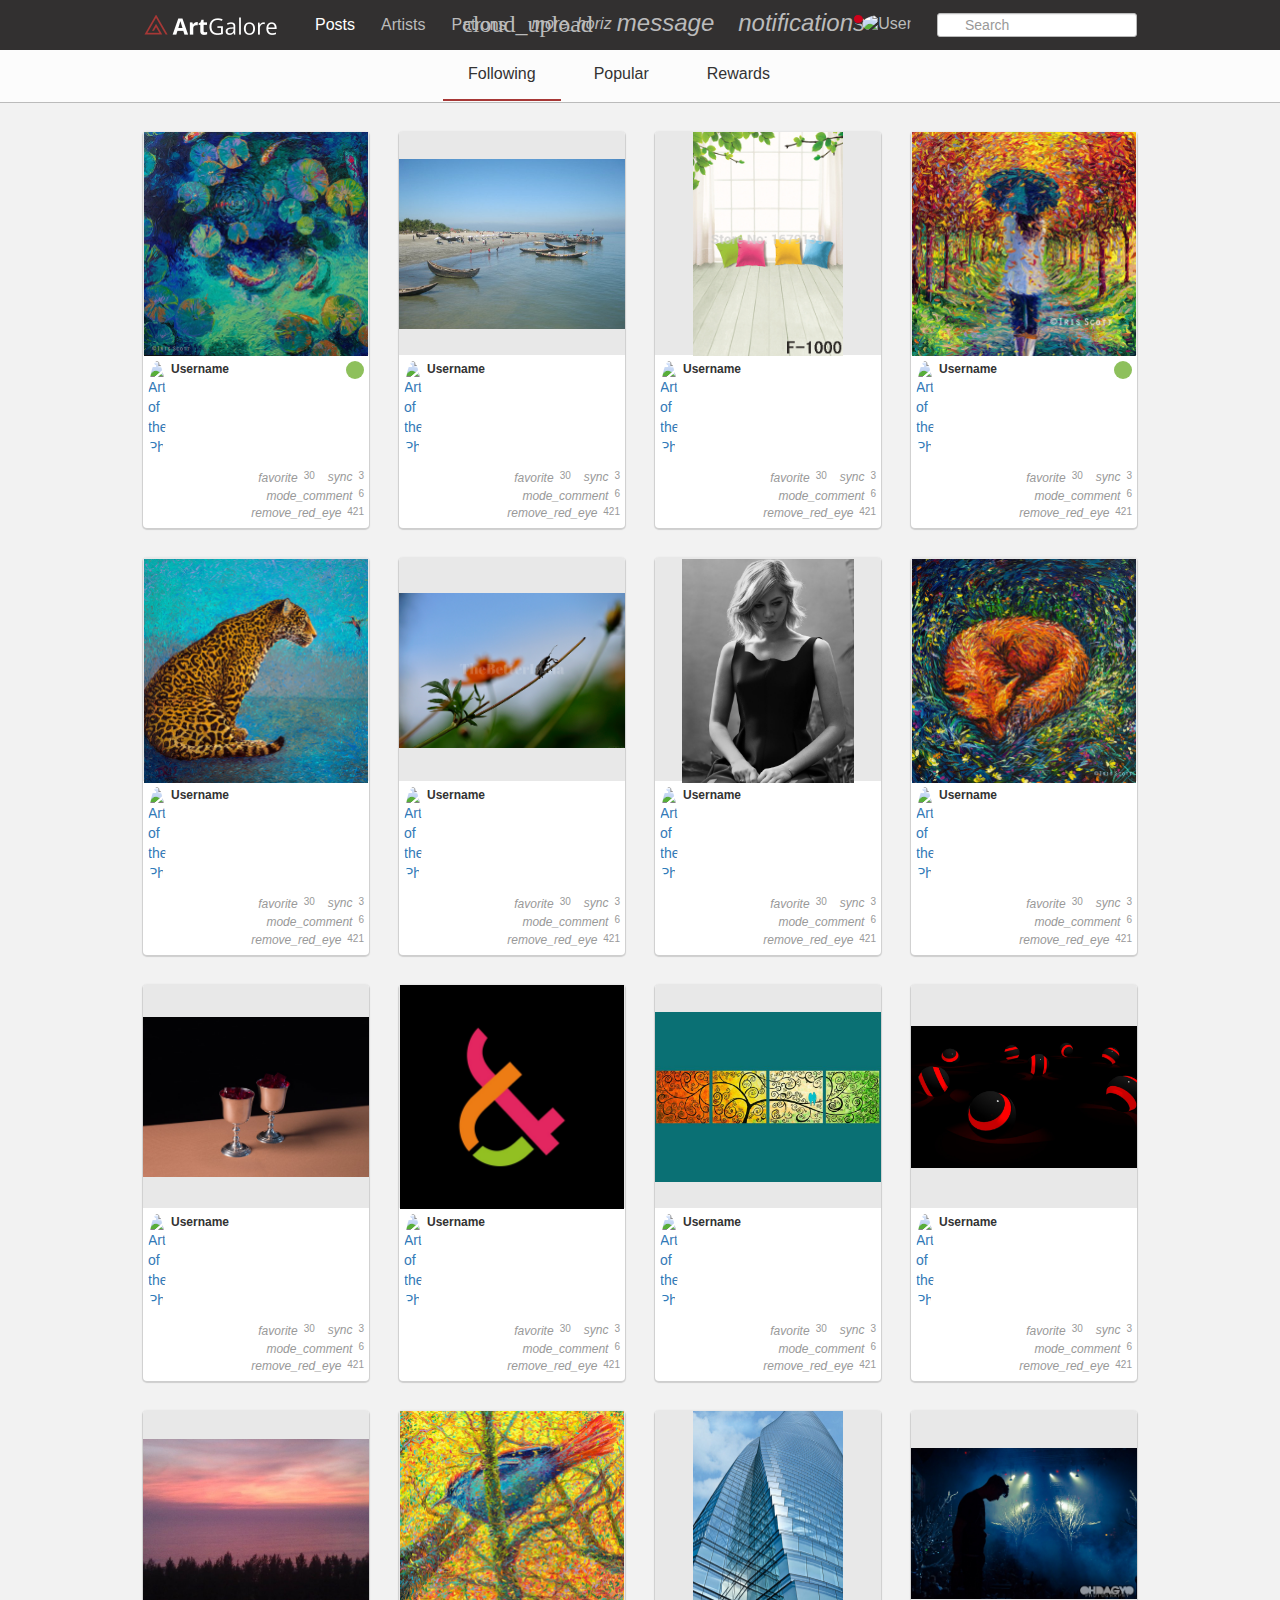
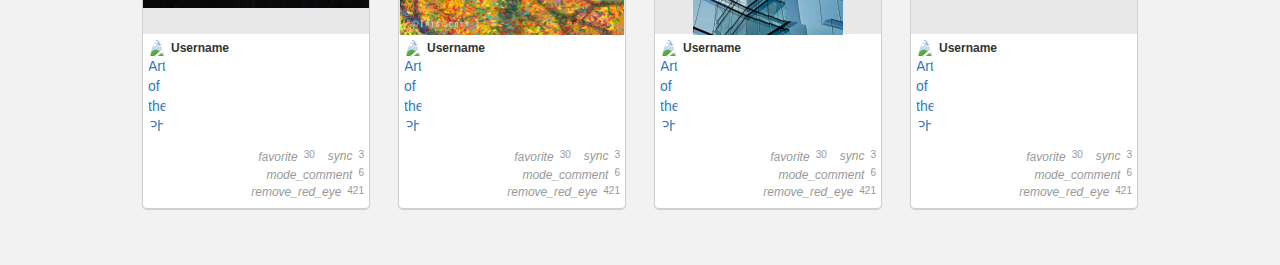
==== index.html @ 6257f97b "Rename art.html to index.html" ====
<!DOCTYPE html>
<html lang="en">
    <head>
        <meta http-equiv="Content-Type" content="text/html; charset=UTF-8">
        <meta http-equiv="X-UA-Compatible" content="IE=edge">
        <meta name="viewport" content="width=device-width, initial-scale=1">

        <title>Art Galore</title>

        <!-- Bootstrap -->
        <link href="./art_files/bootstrap.min.css" rel="stylesheet">
        <!-- Roboto fonts -->
        <link href="./art_files/css" rel="stylesheet">
        <link href="./art_files/icon" rel="stylesheet">
        <!-- Custom Stylesheet -->
        <link href="./art_files/style.css" rel="stylesheet">

  </head>
  <body>
      <nav class="navbar navbar-default navbar-fixed-top">
          <div class="container">
              <div class="navbar-header">
                  <button type="button" class="navbar-toggle collapsed" data-toggle="collapse" data-target="#navbar" aria-expanded="false" aria-controls="navbar">
                      <span class="sr-only">Toggle navigation</span>
                      <span class="icon-bar"></span>
                      <span class="icon-bar"></span>
                      <span class="icon-bar"></span>
                  </button>
                  <a class="navbar-brand" href="#">
                      <img src="./art_files/logo@2x.png" alt="Art Galore Logo">
                  </a>
              </div>

              <ul class="nav navbar-nav navbar-control">
                  <li class="dropdown hidden-xs hidden-sm">
                      <a href="#" class="dropdown-toggle" data-toggle="dropdown" role="button" aria-haspopup="true" aria-expanded="false"><i class="material-icons">cloud_upload</i></a>
                      <ul class="dropdown-menu">
                          <li><a href="#">Image</a></li>
                          <li><a href="#">Youtube URL</a></li>
                      </ul>
                  </li>
                  <li><a href="#"><i class="material-icons">message</i></a></li>
                  <li class="notification-toggle" data-toggle="collapse" data-target="#notification" aria-expanded="false" aria-controls="notification">
                      <a href="#">
                          <i class="material-icons">notifications</i>
                          <span class="unread-notification"></span>
                      </a>
                  </li>
              </ul>

              <div id="navbar" class="collapse navbar-collapse" style="max-height: 582px;">
                  <form class="main-form" role="search">
                      <input type="text" class="form-control search-input" placeholder="Search">
                  </form>
                  <ul class="nav navbar-nav">
                      <li class="active"><a href="#">Posts</a></li>
                      <li><a href="#">Artists</a></li>
                      <li><a href="#">Patrons</a></li>
                      <li class="dropdown">
                          <a href="#" class="dropdown-toggle" data-toggle="dropdown" role="button" aria-haspopup="true" aria-expanded="false"><span class="visible-xs">Other</span><i class="material-icons hidden-xs">more_horiz</i><i class="material-icons visible-xs arrow">keyboard_arrow_down</i></a>
                          <ul class="dropdown-menu">
                              <li><a href="#">About Us</a></li>
                              <li><a href="#">Terms</a></li>
                              <li><a href="#">Privacy</a></li>
                              <li><a href="#">FAQ</a></li>
                              <li><a href="#">Twitter</a></li>
                              <li><a href="#">Facebook</a></li>
                              <li><a href="#">Blog</a></li>
                              <li><a href="#">Contact</a></li>
                          </ul>
                      </li>
                      <li class="user-nav dropdown">
                          <a href="#" class="dropdown-toggle" data-toggle="dropdown" role="button" aria-haspopup="true" aria-expanded="false"><img src="./art_files/shareen@2x.jpg" alt="User"><span class="user-name visible-xs">Shareen Mahmud</span><i class="material-icons visible-xs arrow">keyboard_arrow_down</i></a>
                          <ul class="dropdown-menu">
                              <li><a href="#">My Page</a></li>
                              <li><a href="#">Account Settings</a></li>
                              <li><a href="#">Member Rank</a></li>
                              <li><a href="#">Patron Manager</a></li>
                              <li><a href="#">Logout</a></li>
                          </ul>
                      </li>
                  </ul>
              </div>
              <!--/.nav-collapse -->

              <div id="notification" class="collapse navbar-collapse notification-collapse" style="max-height: 582px;">
                  <ul class="nav navbar-nav">
                      <li>
                          <a href="#">
                              <i class="material-icons icon-share">share</i>
                              <div class="notification-item-info">
                           <span class="notification-item-text">
                               <span>Username</span> shared <span>Title Of Post</span>.
                           </span>
                                  <span class="notification-item-time">5 min</span>
                              </div>
                          </a>
                          <span class="notification-pointer"></span>
                      </li>
                      <li>
                          <a href="#">
                              <i class="material-icons icon-followed"></i>
                              <div class="notification-item-info">
                           <span class="notification-item-text">
                               <span>Username</span> followed you.
                           </span>
                                  <span class="notification-item-time">5 min</span>
                              </div>
                          </a>
                      </li>
                      <li>
                          <a href="#">
                              <span class="material-icons icon-a-g"></span>
                              <div class="notification-item-info">
                           <span class="notification-item-text">
                               You’ve got a new message from Art Galore.
                           </span>
                                  <span class="notification-item-time">5 min</span>
                              </div>
                          </a>
                      </li>
                      <li>
                          <a href="#">
                              <i class="material-icons icon-favorite">favorite</i>
                              <div class="notification-item-info">
                           <span class="notification-item-text">
                               <span>Username</span> liked <span>Title Of Post</span>.
                           </span>
                                  <span class="notification-item-time">5 min</span>
                              </div>
                          </a>
                      </li>
                      <li>
                          <a href="#">
                              <i class="material-icons icon-comment">mode_comment</i>
                              <div class="notification-item-info">
                           <span class="notification-item-text">
                               <span>Username</span> commented <span>Title Of Post</span>. <br>
                               cooooooool!
                           </span>
                                  <span class="notification-item-time">5 min</span>
                              </div>
                          </a>
                      </li>
                      <li>
                          <a href="#">
                              <i class="material-icons icon-message">message</i>
                              <div class="notification-item-info">
                           <span class="notification-item-text">
                               You’ve got a direct message from <span>Username</span>.
                           </span>
                                  <span class="notification-item-time">5 min</span>
                              </div>
                          </a>
                      </li>
                      <li>
                          <a href="#">
                              <div class="notification-link-all text-center">
                                  See all incoming activity
                              </div>
                          </a>
                      </li>
                  </ul>
              </div>
              <!--/.notification-collapse -->
          </div>
      </nav>
      <!-- nav END -->

      <div class="photo-control-content">
          <div class="container">
              <div class="photograph-view-control clearfix">
                  <div class="filter-control pull-left">
                      <div class="visible-xs pull-left">
                          <div class="btn-group btn-select pull-left">
                              <button type="button" class="btn btn-default dropdown-toggle" data-toggle="dropdown" aria-haspopup="true" aria-expanded="false">
                                  <span class="selected-text">Posts</span><span class="caret"></span>
                              </button>
                              <ul class="dropdown-menu">
                                  <li><a href="#" class="active">Posts</a></li>
                                  <li><a href="#">Artists</a></li>
                                  <li><a href="#">Patrons</a></li>
                              </ul>
                          </div>

                          <div class="btn-group btn-select pull-left">
                              <button type="button" class="btn btn-default dropdown-toggle" data-toggle="dropdown" aria-haspopup="true" aria-expanded="false">
                                  <span class="selected-text">Following</span><span class="caret"></span>
                              </button>
                              <ul class="dropdown-menu">
                                  <li><a href="#" class="active">Following</a></li>
                                  <li><a href="#">Popular</a></li>
                                  <li><a href="#">Rewards</a></li>
                              </ul>
                          </div>
                      </div>
                      <div class="hidden-xs text-center">
                          <ul class="filter-navigation clearfix">
                              <li><a href="#" class="active">Following</a></li>
                              <li><a href="#">Popular</a></li>
                              <li><a href="#">Rewards</a></li>
                          </ul>
                      </div>
                  </div>
              <!--/.photograph-view-control -->
          </div>
      </div>
      </div>
      <!-- /.photo-control-content -->
      <div class="photograph-lists">
          <div class="container">
              <div class="row">
                  <div class="col-xs-6 col-sm-3 photograph-list-item">
                      <div class="photograph-tile">
                          <a href="#" class="photograph-link" style="height: 224px; line-height: 224px;">
                              <img src="./art_files/1.jpg" alt="image">
                              <div class="overlay">
                                  <div class="overlay-inner">
                                      <p class="title">Title goes here. (optional)</p>
                                      <div class="description">
                                          <p>Lorem ipsum dolor sit amet, consectetur adipiscing elit? Sed do eiusmod tempor incididunt ut labore et dolore magna aliqua. Lorem ipsum dolor sit amet, consectetur adipiscing elit, sed do eiusmod tempor incididunt ut labore et dolore magna aliqua</p>
                                      </div>
                                  </div>
                              </div>
                          </a>
                          <a href="#" class="photograph-artist-link">
                              <div class="photograph-artist clearfix">
                                  <img src="./art_files/notification-sayyedul@2x.jpg" alt="Artist of the Photograph" class="pull-left">
                                  <p class="pull-left">Username</p>
                                  <span class="icon-action-photo icon-repost pull-right" data-toggle="tooltip" data-placement="top" title="" data-html="true" data-original-title="&lt;img src=&#39;images/sayyedul@2x.jpg&#39; alt=&#39;Person who Retweet&#39; /&gt;&lt;div class=&#39;retweet-person&#39;&gt;&lt;p&gt;Asami Yamamoto&lt;/p&gt;&lt;p&gt;reposted this.&lt;/p&gt;&lt;/div&gt;">
                                </span>
                              </div>
                          </a>
                          <ul class="photograph-response clearfix">
                              <li><i class="material-icons icon-retweet">sync</i>3</li>
                              <li><i class="material-icons icon-favorite">favorite</i>30</li>
                              <li><i class="material-icons icon-comment">mode_comment</i>6</li>
                              <li><i class="material-icons icon-view">remove_red_eye</i>421</li>
                          </ul>
                      </div>
                  </div>
                  <!-- /.photograph-list-item -->

                  <div class="col-xs-6 col-sm-3 photograph-list-item">
                      <div class="photograph-tile">
                          <a href="#" class="photograph-link" style="height: 224px; line-height: 224px;">
                              <img src="./art_files/2.jpg" alt="image">
                              <div class="overlay">
                                  <div class="overlay-inner">
                                      <p class="title">Title goes here. (optional)</p>
                                      <div class="description">
                                          <p>Lorem ipsum dolor sit amet, consectetur adipiscing elit? Sed do eiusmod tempor incididunt ut labore et dolore magna aliqua. Lorem ipsum dolor sit amet, consectetur adipiscing elit, sed do eiusmod tempor incididunt ut labore et dolore magna aliqua</p>
                                      </div>
                                  </div>
                              </div>
                          </a>
                          <a href="#" class="photograph-artist-link">
                              <div class="photograph-artist clearfix">
                                  <img src="./art_files/notification-sayyedul@2x.jpg" alt="Artist of the Photograph" class="pull-left">
                                  <p class="pull-left">Username</p>
                              </div>
                          </a>
                          <ul class="photograph-response clearfix">
                              <li><i class="material-icons icon-retweet">sync</i>3</li>
                              <li><i class="material-icons icon-favorite">favorite</i>30</li>
                              <li><i class="material-icons icon-comment">mode_comment</i>6</li>
                              <li><i class="material-icons icon-view">remove_red_eye</i>421</li>
                          </ul>
                      </div>
                  </div>
                  <!-- /.photograph-list-item -->

                  <div class="col-xs-6 col-sm-3 photograph-list-item">
                      <div class="photograph-tile">
                          <a href="#" class="photograph-link" style="height: 224px; line-height: 224px;">
                              <img src="./art_files/3.jpg" alt="image">
                              <div class="overlay">
                                  <div class="overlay-inner">
                                      <p class="title">Title goes here. (optional)</p>
                                      <div class="description">
                                          <p>Lorem ipsum dolor sit amet, consectetur adipiscing elit? Sed do eiusmod tempor incididunt ut labore et dolore magna aliqua. Lorem ipsum dolor sit amet, consectetur adipiscing elit, sed do eiusmod tempor incididunt ut labore et dolore magna aliqua</p>
                                      </div>
                                  </div>
                              </div>
                          </a>
                          <a href="#" class="photograph-artist-link">
                              <div class="photograph-artist clearfix">
                                  <img src="./art_files/notification-sayyedul@2x.jpg" alt="Artist of the Photograph" class="pull-left">
                                  <p class="pull-left">Username</p>
                              </div>
                          </a>
                          <ul class="photograph-response clearfix">
                              <li><i class="material-icons icon-retweet">sync</i>3</li>
                              <li><i class="material-icons icon-favorite">favorite</i>30</li>
                              <li><i class="material-icons icon-comment">mode_comment</i>6</li>
                              <li><i class="material-icons icon-view">remove_red_eye</i>421</li>
                          </ul>
                      </div>
                  </div>
                  <!-- /.photograph-list-item -->

                  <div class="col-xs-6 col-sm-3 photograph-list-item">
                      <div class="photograph-tile">
                          <a href="#" class="photograph-link" style="height: 224px; line-height: 224px;">
                              <img src="./art_files/4.jpg" alt="image">
                              <div class="overlay">
                                  <div class="overlay-inner">
                                      <p class="title">Title goes here. (optional)</p>
                                      <div class="description">
                                          <p>Lorem ipsum dolor sit amet, consectetur adipiscing elit? Sed do eiusmod tempor incididunt ut labore et dolore magna aliqua. Lorem ipsum dolor sit amet, consectetur adipiscing elit, sed do eiusmod tempor incididunt ut labore et dolore magna aliqua</p>
                                      </div>
                                  </div>
                              </div>
                          </a>
                          <a href="#" class="photograph-artist-link">
                              <div class="photograph-artist clearfix">
                                  <img src="./art_files/notification-sayyedul@2x.jpg" alt="Artist of the Photograph" class="pull-left">
                                  <p class="pull-left">Username</p>
                                  <span class="icon-action-photo icon-repost pull-right" data-toggle="tooltip" data-placement="top" title="" data-html="true" data-original-title="&lt;img src=&#39;images/sayyedul@2x.jpg&#39; alt=&#39;Person who Retweet&#39; /&gt;&lt;div class=&#39;retweet-person&#39;&gt;&lt;p&gt;Asami Yamamoto&lt;/p&gt;&lt;p&gt;reposted this.&lt;/p&gt;&lt;/div&gt;">
                                </span>
                              </div>
                          </a>
                          <ul class="photograph-response clearfix">
                              <li><i class="material-icons icon-retweet">sync</i>3</li>
                              <li><i class="material-icons icon-favorite">favorite</i>30</li>
                              <li><i class="material-icons icon-comment">mode_comment</i>6</li>
                              <li><i class="material-icons icon-view">remove_red_eye</i>421</li>
                          </ul>
                      </div>
                  </div>
                  <!-- /.photograph-list-item -->

                  <div class="col-xs-6 col-sm-3 photograph-list-item">
                      <div class="photograph-tile">
                          <a href="#" class="photograph-link" style="height: 224px; line-height: 224px;">
                              <img src="./art_files/5.jpg" alt="image">
                              <div class="overlay">
                                  <div class="overlay-inner">
                                      <p class="title">Title goes here. (optional)</p>
                                      <div class="description">
                                          <p>Lorem ipsum dolor sit amet, consectetur adipiscing elit? Sed do eiusmod tempor incididunt ut labore et dolore magna aliqua. Lorem ipsum dolor sit amet, consectetur adipiscing elit, sed do eiusmod tempor incididunt ut labore et dolore magna aliqua</p>
                                      </div>
                                  </div>
                              </div>
                          </a>
                          <a href="#" class="photograph-artist-link">
                              <div class="photograph-artist clearfix">
                                  <img src="./art_files/notification-sayyedul@2x.jpg" alt="Artist of the Photograph" class="pull-left">
                                  <p class="pull-left">Username</p>
                              </div>
                          </a>
                          <ul class="photograph-response clearfix">
                              <li><i class="material-icons icon-retweet">sync</i>3</li>
                              <li><i class="material-icons icon-favorite">favorite</i>30</li>
                              <li><i class="material-icons icon-comment">mode_comment</i>6</li>
                              <li><i class="material-icons icon-view">remove_red_eye</i>421</li>
                          </ul>
                      </div>
                  </div>
                  <!-- /.photograph-list-item -->

                  <div class="col-xs-6 col-sm-3 photograph-list-item">
                      <div class="photograph-tile">
                          <a href="#" class="photograph-link" style="height: 224px; line-height: 224px;">
                              <img src="./art_files/6.png" alt="image">
                              <div class="overlay">
                                  <div class="overlay-inner">
                                      <p class="title">Title goes here. (optional)</p>
                                      <div class="description">
                                          <p>Lorem ipsum dolor sit amet, consectetur adipiscing elit? Sed do eiusmod tempor incididunt ut labore et dolore magna aliqua. Lorem ipsum dolor sit amet, consectetur adipiscing elit, sed do eiusmod tempor incididunt ut labore et dolore magna aliqua</p>
                                      </div>
                                  </div>
                              </div>
                          </a>
                          <a href="#" class="photograph-artist-link">
                              <div class="photograph-artist clearfix">
                                  <img src="./art_files/notification-sayyedul@2x.jpg" alt="Artist of the Photograph" class="pull-left">
                                  <p class="pull-left">Username</p>
                              </div>
                          </a>
                          <ul class="photograph-response clearfix">
                              <li><i class="material-icons icon-retweet">sync</i>3</li>
                              <li><i class="material-icons icon-favorite">favorite</i>30</li>
                              <li><i class="material-icons icon-comment">mode_comment</i>6</li>
                              <li><i class="material-icons icon-view">remove_red_eye</i>421</li>
                          </ul>
                      </div>
                  </div>
                  <!-- /.photograph-list-item -->

                  <div class="col-xs-6 col-sm-3 photograph-list-item">
                      <div class="photograph-tile">
                          <a href="#" class="photograph-link" style="height: 224px; line-height: 224px;">
                              <img src="./art_files/7.jpg" alt="image">
                              <div class="overlay">
                                  <div class="overlay-inner">
                                      <p class="title">Title goes here. (optional)</p>
                                      <div class="description">
                                          <p>Lorem ipsum dolor sit amet, consectetur adipiscing elit? Sed do eiusmod tempor incididunt ut labore et dolore magna aliqua. Lorem ipsum dolor sit amet, consectetur adipiscing elit, sed do eiusmod tempor incididunt ut labore et dolore magna aliqua</p>
                                      </div>
                                  </div>
                              </div>
                          </a>
                          <a href="#" class="photograph-artist-link">
                              <div class="photograph-artist clearfix">
                                  <img src="./art_files/notification-sayyedul@2x.jpg" alt="Artist of the Photograph" class="pull-left">
                                  <p class="pull-left">Username</p>
                              </div>
                          </a>
                          <ul class="photograph-response clearfix">
                              <li><i class="material-icons icon-retweet">sync</i>3</li>
                              <li><i class="material-icons icon-favorite">favorite</i>30</li>
                              <li><i class="material-icons icon-comment">mode_comment</i>6</li>
                              <li><i class="material-icons icon-view">remove_red_eye</i>421</li>
                          </ul>
                      </div>
                  </div>
                  <!-- /.photograph-list-item -->

                  <div class="col-xs-6 col-sm-3 photograph-list-item">
                      <div class="photograph-tile">
                          <a href="#" class="photograph-link" style="height: 224px; line-height: 224px;">
                              <img src="./art_files/8.jpg" alt="image">
                              <div class="overlay">
                                  <div class="overlay-inner">
                                      <p class="title">Title goes here. (optional)</p>
                                      <div class="description">
                                          <p>Lorem ipsum dolor sit amet, consectetur adipiscing elit? Sed do eiusmod tempor incididunt ut labore et dolore magna aliqua. Lorem ipsum dolor sit amet, consectetur adipiscing elit, sed do eiusmod tempor incididunt ut labore et dolore magna aliqua</p>
                                      </div>
                                  </div>
                              </div>
                          </a>
                          <a href="#" class="photograph-artist-link">
                              <div class="photograph-artist clearfix">
                                  <img src="./art_files/notification-sayyedul@2x.jpg" alt="Artist of the Photograph" class="pull-left">
                                  <p class="pull-left">Username</p>
                              </div>
                          </a>
                          <ul class="photograph-response clearfix">
                              <li><i class="material-icons icon-retweet">sync</i>3</li>
                              <li><i class="material-icons icon-favorite">favorite</i>30</li>
                              <li><i class="material-icons icon-comment">mode_comment</i>6</li>
                              <li><i class="material-icons icon-view">remove_red_eye</i>421</li>
                          </ul>
                      </div>
                  </div>
                  <!-- /.photograph-list-item -->

                  <div class="col-xs-6 col-sm-3 photograph-list-item">
                      <div class="photograph-tile">
                          <a href="#" class="photograph-link" style="height: 224px; line-height: 224px;">
                              <img src="./art_files/9.jpg" alt="image">
                              <div class="overlay">
                                  <div class="overlay-inner">
                                      <p class="title">Title goes here. (optional)</p>
                                      <div class="description">
                                          <p>Lorem ipsum dolor sit amet, consectetur adipiscing elit? Sed do eiusmod tempor incididunt ut labore et dolore magna aliqua. Lorem ipsum dolor sit amet, consectetur adipiscing elit, sed do eiusmod tempor incididunt ut labore et dolore magna aliqua</p>
                                      </div>
                                  </div>
                              </div>
                          </a>
                          <a href="#" class="photograph-artist-link">
                              <div class="photograph-artist clearfix">
                                  <img src="./art_files/notification-sayyedul@2x.jpg" alt="Artist of the Photograph" class="pull-left">
                                  <p class="pull-left">Username</p>
                              </div>
                          </a>
                          <ul class="photograph-response clearfix">
                              <li><i class="material-icons icon-retweet">sync</i>3</li>
                              <li><i class="material-icons icon-favorite">favorite</i>30</li>
                              <li><i class="material-icons icon-comment">mode_comment</i>6</li>
                              <li><i class="material-icons icon-view">remove_red_eye</i>421</li>
                          </ul>
                      </div>
                  </div>
                  <!-- /.photograph-list-item -->

                  <div class="col-xs-6 col-sm-3 photograph-list-item">
                      <div class="photograph-tile">
                          <a href="#" class="photograph-link" style="height: 224px; line-height: 224px;">
                              <img src="./art_files/10.jpg" alt="image">
                              <div class="overlay">
                                  <div class="overlay-inner">
                                      <p class="title">Title goes here. (optional)</p>
                                      <div class="description">
                                          <p>Lorem ipsum dolor sit amet, consectetur adipiscing elit? Sed do eiusmod tempor incididunt ut labore et dolore magna aliqua. Lorem ipsum dolor sit amet, consectetur adipiscing elit, sed do eiusmod tempor incididunt ut labore et dolore magna aliqua</p>
                                      </div>
                                  </div>
                              </div>
                          </a>
                          <a href="#" class="photograph-artist-link">
                              <div class="photograph-artist clearfix">
                                  <img src="./art_files/notification-sayyedul@2x.jpg" alt="Artist of the Photograph" class="pull-left">
                                  <p class="pull-left">Username</p>
                              </div>
                          </a>
                          <ul class="photograph-response clearfix">
                              <li><i class="material-icons icon-retweet">sync</i>3</li>
                              <li><i class="material-icons icon-favorite">favorite</i>30</li>
                              <li><i class="material-icons icon-comment">mode_comment</i>6</li>
                              <li><i class="material-icons icon-view">remove_red_eye</i>421</li>
                          </ul>
                      </div>
                  </div>
                  <!-- /.photograph-list-item -->

                  <div class="col-xs-6 col-sm-3 photograph-list-item">
                      <div class="photograph-tile">
                          <a href="#" class="photograph-link" style="height: 224px; line-height: 224px;">
                              <img src="./art_files/11.jpg" alt="image">
                              <div class="overlay">
                                  <div class="overlay-inner">
                                      <p class="title">Title goes here. (optional)</p>
                                      <div class="description">
                                          <p>Lorem ipsum dolor sit amet, consectetur adipiscing elit? Sed do eiusmod tempor incididunt ut labore et dolore magna aliqua. Lorem ipsum dolor sit amet, consectetur adipiscing elit, sed do eiusmod tempor incididunt ut labore et dolore magna aliqua</p>
                                      </div>
                                  </div>
                              </div>
                          </a>
                          <a href="https://www.artist-guild.com/static_content/artist-home.html" class="photograph-artist-link">
                              <div class="photograph-artist clearfix">
                                  <img src="./art_files/notification-sayyedul@2x.jpg" alt="Artist of the Photograph" class="pull-left">
                                  <p class="pull-left">Username</p>
                              </div>
                          </a>
                          <ul class="photograph-response clearfix">
                              <li><i class="material-icons icon-retweet">sync</i>3</li>
                              <li><i class="material-icons icon-favorite">favorite</i>30</li>
                              <li><i class="material-icons icon-comment">mode_comment</i>6</li>
                              <li><i class="material-icons icon-view">remove_red_eye</i>421</li>
                          </ul>
                      </div>
                  </div>
                  <!-- /.photograph-list-item -->

                  <div class="col-xs-6 col-sm-3 photograph-list-item">
                      <div class="photograph-tile">
                          <a href="#" class="photograph-link" style="height: 224px; line-height: 224px;">
                              <img src="./art_files/12.jpg" alt="image">
                              <div class="overlay">
                                  <div class="overlay-inner">
                                      <p class="title">Title goes here. (optional)</p>
                                      <div class="description">
                                          <p>Lorem ipsum dolor sit amet, consectetur adipiscing elit? Sed do eiusmod tempor incididunt ut labore et dolore magna aliqua. Lorem ipsum dolor sit amet, consectetur adipiscing elit, sed do eiusmod tempor incididunt ut labore et dolore magna aliqua</p>
                                      </div>
                                  </div>
                              </div>
                          </a>
                          <a href="https://www.artist-guild.com/static_content/artist-home.html" class="photograph-artist-link">
                              <div class="photograph-artist clearfix">
                                  <img src="./art_files/notification-sayyedul@2x.jpg" alt="Artist of the Photograph" class="pull-left">
                                  <p class="pull-left">Username</p>
                              </div>
                          </a>
                          <ul class="photograph-response clearfix">
                              <li><i class="material-icons icon-retweet">sync</i>3</li>
                              <li><i class="material-icons icon-favorite">favorite</i>30</li>
                              <li><i class="material-icons icon-comment">mode_comment</i>6</li>
                              <li><i class="material-icons icon-view">remove_red_eye</i>421</li>
                          </ul>
                      </div>
                  </div>
                  <!-- /.photograph-list-item -->

                  <div class="col-xs-6 col-sm-3 photograph-list-item">
                      <div class="photograph-tile">
                          <a href="#" class="photograph-link" style="height: 224px; line-height: 224px;">
                              <img src="./art_files/13.jpg" alt="image">
                              <div class="overlay">
                                  <div class="overlay-inner">
                                      <p class="title">Title goes here. (optional)</p>
                                      <div class="description">
                                          <p>Lorem ipsum dolor sit amet, consectetur adipiscing elit? Sed do eiusmod tempor incididunt ut labore et dolore magna aliqua. Lorem ipsum dolor sit amet, consectetur adipiscing elit, sed do eiusmod tempor incididunt ut labore et dolore magna aliqua</p>
                                      </div>
                                  </div>
                              </div>
                          </a>
                          <a href="https://www.artist-guild.com/static_content/artist-home.html" class="photograph-artist-link">
                              <div class="photograph-artist clearfix">
                                  <img src="./art_files/notification-sayyedul@2x.jpg" alt="Artist of the Photograph" class="pull-left">
                                  <p class="pull-left">Username</p>
                              </div>
                          </a>
                          <ul class="photograph-response clearfix">
                              <li><i class="material-icons icon-retweet">sync</i>3</li>
                              <li><i class="material-icons icon-favorite">favorite</i>30</li>
                              <li><i class="material-icons icon-comment">mode_comment</i>6</li>
                              <li><i class="material-icons icon-view">remove_red_eye</i>421</li>
                          </ul>
                      </div>
                  </div>
                  <!-- /.photograph-list-item -->

                  <div class="col-xs-6 col-sm-3 photograph-list-item">
                      <div class="photograph-tile">
                          <a href="#" class="photograph-link" style="height: 224px; line-height: 224px;">
                              <img src="./art_files/14.jpg" alt="image">
                              <div class="overlay">
                                  <div class="overlay-inner">
                                      <p class="title">Title goes here. (optional)</p>
                                      <div class="description">
                                          <p>Lorem ipsum dolor sit amet, consectetur adipiscing elit? Sed do eiusmod tempor incididunt ut labore et dolore magna aliqua. Lorem ipsum dolor sit amet, consectetur adipiscing elit, sed do eiusmod tempor incididunt ut labore et dolore magna aliqua</p>
                                      </div>
                                  </div>
                              </div>
                          </a>
                          <a href="https://www.artist-guild.com/static_content/artist-home.html" class="photograph-artist-link">
                              <div class="photograph-artist clearfix">
                                  <img src="./art_files/notification-sayyedul@2x.jpg" alt="Artist of the Photograph" class="pull-left">
                                  <p class="pull-left">Username</p>
                              </div>
                          </a>
                          <ul class="photograph-response clearfix">
                              <li><i class="material-icons icon-retweet">sync</i>3</li>
                              <li><i class="material-icons icon-favorite">favorite</i>30</li>
                              <li><i class="material-icons icon-comment">mode_comment</i>6</li>
                              <li><i class="material-icons icon-view">remove_red_eye</i>421</li>
                          </ul>
                      </div>
                  </div>
                  <!-- /.photograph-list-item -->

                  <div class="col-xs-6 col-sm-3 photograph-list-item">
                      <div class="photograph-tile">
                          <a href="#" class="photograph-link" style="height: 224px; line-height: 224px;">
                              <img src="./art_files/15.jpg" alt="image">
                              <div class="overlay">
                                  <div class="overlay-inner">
                                      <p class="title">Title goes here. (optional)</p>
                                      <div class="description">
                                          <p>Lorem ipsum dolor sit amet, consectetur adipiscing elit? Sed do eiusmod tempor incididunt ut labore et dolore magna aliqua. Lorem ipsum dolor sit amet, consectetur adipiscing elit, sed do eiusmod tempor incididunt ut labore et dolore magna aliqua</p>
                                      </div>
                                  </div>
                              </div>
                          </a>
                          <a href="https://www.artist-guild.com/static_content/artist-home.html" class="photograph-artist-link">
                              <div class="photograph-artist clearfix">
                                  <img src="./art_files/notification-sayyedul@2x.jpg" alt="Artist of the Photograph" class="pull-left">
                                  <p class="pull-left">Username</p>
                              </div>
                          </a>
                          <ul class="photograph-response clearfix">
                              <li><i class="material-icons icon-retweet">sync</i>3</li>
                              <li><i class="material-icons icon-favorite">favorite</i>30</li>
                              <li><i class="material-icons icon-comment">mode_comment</i>6</li>
                              <li><i class="material-icons icon-view">remove_red_eye</i>421</li>
                          </ul>
                      </div>
                  </div>
                  <!-- /.photograph-list-item -->

                  <div class="col-xs-6 col-sm-3 photograph-list-item">
                      <div class="photograph-tile">
                          <a href="#" class="photograph-link" style="height: 224px; line-height: 224px;">
                              <img src="./art_files/16.jpg" alt="image">
                              <div class="overlay">
                                  <div class="overlay-inner">
                                      <p class="title">Title goes here. (optional)</p>
                                      <div class="description">
                                          <p>Lorem ipsum dolor sit amet, consectetur adipiscing elit? Sed do eiusmod tempor incididunt ut labore et dolore magna aliqua. Lorem ipsum dolor sit amet, consectetur adipiscing elit, sed do eiusmod tempor incididunt ut labore et dolore magna aliqua</p>
                                      </div>
                                  </div>
                              </div>
                          </a>
                          <a href="https://www.artist-guild.com/static_content/artist-home.html" class="photograph-artist-link">
                              <div class="photograph-artist clearfix">
                                  <img src="./art_files/notification-sayyedul@2x.jpg" alt="Artist of the Photograph" class="pull-left">
                                  <p class="pull-left">Username</p>
                              </div>
                          </a>
                          <ul class="photograph-response clearfix">
                              <li><i class="material-icons icon-retweet">sync</i>3</li>
                              <li><i class="material-icons icon-favorite">favorite</i>30</li>
                              <li><i class="material-icons icon-comment">mode_comment</i>6</li>
                              <li><i class="material-icons icon-view">remove_red_eye</i>421</li>
                          </ul>
                      </div>
                  </div>
                  <!-- /.photograph-list-item -->
              </div>
              <!-- /.photograph-lists -->
          </div>
      </div>
      <!-- jQuery -->
      <script src="./art_files/jquery.min.js"></script>
      <!-- Bootstrap -->
      <script src="./art_files/bootstrap.min.js"></script>
      <!-- Add custom JS -->
      <script src="./art_files/script.js"></script>
  </body>
</html>
---- art_files/style.css ----
body {
  font-family: "Roboto", sans-serif;
  font-weight: 400;
  background-color: #f2f2f2;
}

a:hover, a:focus,
.btn:hover,
.btn:focus,
.btn:active:hover,
.btn:active:focus {
  outline: 0;
}

.no-margin-padding, .filter-navigation {
  margin: 0;
  padding: 0;
}

.tooltip {
  z-index: 999;
}

.tooltip.in {
  /*filter: alpha(opacity=80);
  opacity: .8;*/
  opacity: 1;
}

.container {
  position: relative;
}

.btn-primary {
  background-color: #e6b422;
  font-size: 16px;
  font-weight: 700;
  color: #fff;
  border: 0;
  border-radius: 3px;
  transition: all 0.5s ease;
}

.btn-primary:hover,
.btn-primary:focus,
.btn-primary:active:focus {
  background-color: #e8ad00;
  border: 0;
  outline: 0;
}

.btn-lg {
  padding: 13px 69px;
}

label {
  font-weight: 400;
  color: #212224;
}

.form-control {
  height: 34px;
  padding: 6px 10px;
  color: #333;
  border-radius: 3px;
  background-color: #fff;
  border: solid 1px #bbb;
}
.form-control:focus {
  border-color: #e6b422;
  box-shadow: none;
}

textarea.form-control {
  height: 120px;
  resize: vertical;
}

.panel {
  margin-top: 4px;
  margin-bottom: 24px;
  border: 1px solid #bbb;
  border-radius: 3px;
  box-shadow: none;
}

/**************************** media query ****************************/

@media (min-width: 1200px) {
  .container {
    width: 1024px;
  }
}

/*######################################## Home ##########################################*/
/**************************** STYLE for navbar ****************************/
.navbar-default {
  background-color: #323030;
  margin-bottom: 0;
  border: 0;
  border-radius: 0;
}
.navbar-default .navbar-toggle {
  float: none;
  padding: 10px 11px 9px;
  border: 0;
  position: absolute;
  left: 0;
}
.navbar-default .navbar-toggle:hover, .navbar-default .navbar-toggle:focus {
  background: none;
}
.navbar-default .navbar-toggle .icon-bar {
  width: 18px;
}
.navbar-default .navbar-nav > .open > a {
  color: #fff;
  background: none;
}
.navbar-default .navbar-nav > .open > a:hover, .navbar-default .navbar-nav > .open > a:focus {
  color: #fff;
  background: none;
}
.navbar-default .navbar-control {
  /*margin-top: -50px;*/
  position: absolute;
  top: -8px;
  right: 15px;
}
.navbar-default .navbar-control li {
  float: left;
}
.navbar-default .navbar-control > li > a {
  color: #bbb;
  padding: 16px 8px 11px;
}
.navbar-default .navbar-control > li > a:hover, .navbar-default .navbar-control > li > a:focus {
  color: #bbb;
}
.navbar-default .navbar-control li .material-icons {
  font-size: 18px;
}
.navbar-default .navbar-control .unread-notification {
  width: 10px;
  height: 10px;
  background-color: #d0021b;
  border: 1px solid #323030;
  border-right: 0;
  border-radius: 50%;
  position: absolute;
  top: 15px;
  right: 9px;
}

.navbar-header {
  text-align: center;
  min-height: 50px;
}

.navbar-brand {
  float: none;
  display: inline-block;
  height: auto;
  padding: 17px 0 9px;
}
.navbar-brand img {
  width: 112px;
}

.nav li a {
  font-weight: 400;
  font-size: 16px;
}

.navbar-collapse {
  border: 0;
  box-shadow: none;
}

.navbar-collapse > .navbar-nav > li > a {
  color: #fff;
  padding: 11px 15px;
  border-top: 1px solid #444;
}
.navbar-collapse > .navbar-nav > li > a:hover, .navbar-collapse > .navbar-nav > li > a:focus {
  color: #fff;
  border-color: #444;
}
.navbar-collapse > .navbar-nav > li.user-nav > a {
  border-bottom: 1px solid #444;
}
.navbar-collapse > .navbar-nav > .active > a {
  color: #fff;
  background: none;
}
.navbar-collapse > .navbar-nav > .active > a:hover, .navbar-collapse > .navbar-nav > .active > a:focus {
  color: #fff;
  background: none;
}
.navbar-collapse > .navbar-nav .open .dropdown-menu {
  padding-top: 0;
  padding-bottom: 0;
}
.navbar-collapse > .navbar-nav .open .dropdown-menu > li > a {
  font-size: 14px;
  color: #bbb;
  padding: 11px 24px;
  border-top: 1px solid #444;
}
.navbar-collapse > .navbar-nav .open .dropdown-menu > li > a:hover, .navbar-collapse > .navbar-nav .open .dropdown-menu > li > a:focus {
  color: #bbb;
}
.navbar-collapse > .navbar-nav .user-nav.open .dropdown-menu > li:first-child > a {
  border: 0;
}
.navbar-collapse > .navbar-nav .user-nav.open .dropdown-menu > li:last-child > a {
  border-bottom: 1px solid #444;
}
.navbar-collapse > .navbar-nav .arrow {
  position: absolute;
  right: 7px;
  top: 11px;
  font-family: 'Material Icons';
  font-weight: normal;
  font-style: normal;
  font-size: 18px;
  /* Preferred icon size */
  display: inline-block;
  line-height: 1;
  text-transform: none;
  letter-spacing: normal;
  word-wrap: normal;
  white-space: nowrap;
  direction: ltr;
  /* Support for all WebKit browsers. */
  -webkit-font-smoothing: antialiased;
  /* Support for Safari and Chrome. */
  text-rendering: optimizeLegibility;
  /* Support for Firefox. */
  -moz-osx-font-smoothing: grayscale;
  /* Support for IE. */
  font-feature-settings: 'liga';
  color: #666;
}

.search-input {
  padding-left: 27px;
  height: 30px;
}

.main-form {
  position: relative;
  margin: 8px -8px 0;
}
.main-form:before {
  font-family: 'Material Icons';
  font-weight: normal;
  font-style: normal;
  font-size: 18px;
  /* Preferred icon size */
  display: inline-block;
  line-height: 1;
  text-transform: none;
  letter-spacing: normal;
  word-wrap: normal;
  white-space: nowrap;
  direction: ltr;
  /* Support for all WebKit browsers. */
  -webkit-font-smoothing: antialiased;
  /* Support for Safari and Chrome. */
  text-rendering: optimizeLegibility;
  /* Support for Firefox. */
  -moz-osx-font-smoothing: grayscale;
  /* Support for IE. */
  font-feature-settings: 'liga';
  content: "\E8B6";
  position: absolute;
  top: 6px;
  left: 6px;
  color: #999;
}

.user-nav img {
  width: 24px;
  margin-right: 17px;
  border-radius: 50%;
}

.notification-collapse {
  position: absolute;
  width: 280px;
  right: 0;
  top: 50px;
  z-index: 10;
}
.notification-collapse .navbar-nav {
  background-color: #323030;
  margin-top: 0;
  margin-bottom: 0;
}

.icon-share {
  color: #8ec05c;
}

.icon-add {
  color: #e6b422;
}

.icon-favorite {
  color: #de2277;
}

.icon-comment {
  color: #999;
}

.icon-message {
  color: #999;
}

.notification-collapse > .navbar-nav > li {
  padding: 0 16px;
}
.notification-collapse > .navbar-nav > li > a {
  font-size: 14px;
  color: #bbb;
  padding: 4px 0 5px;
  border-color: #444;
}
.notification-collapse > .navbar-nav > li > a:hover, .notification-collapse > .navbar-nav > li > a:focus {
  color: #bbb;
  border-color: #444;
}
.notification-collapse > .navbar-nav > li .notification-item-info {
  overflow: hidden;
}
.notification-collapse > .navbar-nav > li .notification-item-text span {
  font-weight: 500;
}
.notification-collapse > .navbar-nav > li:first-child > a {
  border: 0;
}
.notification-collapse > .navbar-nav .material-icons {
  font-size: 18px;
  float: left;
  margin-right: 17px;
  margin-top: 3px;
}
.notification-collapse > .navbar-nav .icon-a-g {
  background: url("../images/icon-a-g@2x.png") no-repeat;
  background-size: 16px 16px;
  width: 16px;
  height: 16px;
  margin-top: 4px;
}
.notification-collapse > .navbar-nav .icon-favorite {
  margin-top: 2px;
}
.notification-collapse > .navbar-nav .notification-item-time {
  font-size: 12px;
  display: block;
  color: #999;
}
.notification-collapse > .navbar-nav .notification-link-all {
  color: #fff;
  padding: 10px 0;
}
.notification-collapse > .navbar-nav .notification-pointer {
  width: 8px;
  height: 8px;
  background-color: #a73836;
  border-radius: 50%;
  position: absolute;
  top: 45%;
  right: 8px;
}
.notification-collapse > .navbar-nav .icon-followed {
  background: url("../images/icon-user-follow@2x.png") no-repeat;
  background-size: 17px 14px;
  width: 17px;
  height: 14px;
  margin-top: 4px;
}

.navbar-collapse.notification-collapse {
  margin: 0;
}

.dropdown-menu {
  min-width: 200px;
  border: 0;
  border-radius: 3px;
  box-shadow: 0 1px 4px 0 rgba(0, 0, 0, 0.2);
}

.navbar-fixed-top .navbar-collapse {
  max-height: inherit;
}

/**************************** STYLE for photo-control-content ****************************/
.photo-control-content {
  background: #fcfcfc;
  margin-top: 50px;
}

.photograph-view-control {
  margin-left: -3px;
  margin-right: -3px;
}
.photograph-view-control .select-view {
  margin-right: 3px;
}

.filter-control {
  padding: 0 0 2px;
  width: 87%;
  width: -webkit-calc(100% - 34px);
  width: -moz-calc(100% - 34px);
  width: calc(100% - 34px);
  position: relative;
}

.btn-select {
  margin-right: 0;
  margin-top: 10px;
}
.btn-select > .btn {
  padding: 4px 0 4px 4px;
  font-weight: 500;
  color: #666;
  border: 0;
  border-radius: 0;
  background-color: #fcfcfc;
}
.btn-select > .btn > .selected-text {
  float: left;
}
.btn-select > .btn > .caret {
  width: 18px;
  height: 20px;
  float: left;
  margin-left: 2px;
  position: relative;
  border: 0;
}
.btn-select > .btn > .caret:before {
  font-family: 'Material Icons';
  font-weight: normal;
  font-style: normal;
  font-size: 18px;
  /* Preferred icon size */
  display: inline-block;
  line-height: 1;
  text-transform: none;
  letter-spacing: normal;
  word-wrap: normal;
  white-space: nowrap;
  direction: ltr;
  /* Support for all WebKit browsers. */
  -webkit-font-smoothing: antialiased;
  /* Support for Safari and Chrome. */
  text-rendering: optimizeLegibility;
  /* Support for Firefox. */
  -moz-osx-font-smoothing: grayscale;
  /* Support for IE. */
  font-feature-settings: 'liga';
  content: '\E313';
  color: #999;
  position: absolute;
  top: 2px;
  right: 1px;
}
.btn-select > .btn:hover, .btn-select > .btn:focus {
  background: none;
}
.btn-select .dropdown-menu {
  margin: 0;
  padding: 0;
  border-radius: 0;
  border-bottom-left-radius: 3px;
  border-bottom-right-radius: 3px;
}
.btn-select .dropdown-menu > li > a {
  background-color: #f9f9f9;
  font-size: 12px;
  font-weight: 500;
  color: #666;
  position: relative;
  border-bottom: 1px solid #e8e8e8;
  padding: 11px 15px;
}
.btn-select .dropdown-menu > li > a.active:before {
  font-family: 'Material Icons';
  font-weight: normal;
  font-style: normal;
  font-size: 18px;
  /* Preferred icon size */
  display: inline-block;
  line-height: 1;
  text-transform: none;
  letter-spacing: normal;
  word-wrap: normal;
  white-space: nowrap;
  direction: ltr;
  /* Support for all WebKit browsers. */
  -webkit-font-smoothing: antialiased;
  /* Support for Safari and Chrome. */
  text-rendering: optimizeLegibility;
  /* Support for Firefox. */
  -moz-osx-font-smoothing: grayscale;
  /* Support for IE. */
  font-feature-settings: 'liga';
  content: '\E876';
  position: absolute;
  top: 11px;
  right: 9px;
}

.btn-select.open > .dropdown-toggle.btn-default {
  background: none;
  box-shadow: none;
}

.filter-navigation {
  list-style: none;
  display: inline-block;
  margin-bottom: -6px;
}
.filter-navigation > li {
  float: left;
  margin-right: 8px;
}
.filter-navigation > li > a {
  padding: 13px 25px;
  display: block;
  font-size: 16px;
  font-weight: 500;
  color: #333;
  text-decoration: none;
}
.filter-navigation > li > a:hover {
  border-bottom: 2px solid #a73836;
}
.filter-navigation > li > a.active {
  border-bottom: 2px solid #a73836;
}

/**************************** STYLE for photograph-lists ****************************/
.photograph-lists {
  background-color: #f2f2f2;
  border-top: 1px solid #e8e8e8;
  /*border-bottom: 1px solid $lightGreyBgColor;*/
  padding-top: 9px;
  padding-bottom: 9px;
}

.photograph-tile {
  background-color: #fff;
  margin-bottom: 10px;
  border-radius: 4px;
  box-shadow: 0 1px 0 0 rgba(0, 0, 0, 0.15);
  overflow: hidden;
}
.photograph-tile a {
  display: block;
}

.large-view-item .photograph-tile {
  margin-bottom: 16px;
}

.photograph-link {
  position: relative;
  text-align: center;
  background-color: #e8e8e8;
}
.photograph-link img {
  max-width: 100%;
  max-height: 100%;
}
.photograph-link .overlay {
  position: absolute;
  top: 0;
  left: 0;
  width: 100%;
  height: 100%;
  text-align: left;
  padding: 11px 10px 11px 12px;
  background-color: rgba(0, 0, 0, 0.8);
  visibility: hidden;
  overflow: hidden;
  opacity: 0;
  transition: all 0.5s linear;
}
.photograph-link .overlay p {
  color: #fff;
  line-height: 1.2;
}
.photograph-link .overlay p.title {
  font-weight: 700;
}
.photograph-link .overlay .description p {
  font-size: 12px;
  font-weight: 500;
  line-height: 1.3;
}
.photograph-link .overlay-inner {
  position: absolute;
  top: 11px;
  left: 12px;
  right: 10px;
  bottom: 10px;
  overflow: hidden;
}

.photograph-artist {
  padding: 6px 5px;
  position: relative;
}
.photograph-artist img {
  width: 18px;
  float: left;
  margin-right: 5px;
  border-radius: 50%;
}
.photograph-artist p {
  font-weight: 700;
  font-size: 12px;
  color: #333;
  margin: 0;
}
.photograph-artist .icon-action-photo {
  width: 18px;
  height: 18px;
  background-color: #8ec05c;
  border-radius: 50%;
  text-align: center;
  cursor: pointer;
}
.photograph-artist .icon-action-photo:before {
  font-family: 'Material Icons';
  font-weight: normal;
  font-style: normal;
  font-size: 12px;
  /* Preferred icon size */
  display: inline-block;
  line-height: 1;
  text-transform: none;
  letter-spacing: normal;
  word-wrap: normal;
  white-space: nowrap;
  direction: ltr;
  /* Support for all WebKit browsers. */
  -webkit-font-smoothing: antialiased;
  /* Support for Safari and Chrome. */
  text-rendering: optimizeLegibility;
  /* Support for Firefox. */
  -moz-osx-font-smoothing: grayscale;
  /* Support for IE. */
  font-feature-settings: 'liga';
  color: #fff;
  line-height: 18px;
}
.photograph-artist .icon-repost:before {
  content: '\E627';
}
.photograph-artist .icon-favorite:before {
  content: '\E87D';
}
.photograph-artist .icon-action-photo.icon-favorite {
  background-color: #de2277;
}
.photograph-artist .icon-action-photo.icon-favorite:before {
  font-size: 10px;
}
.photograph-artist .tooltip {
  right: 0px;
  left: auto !important;
}
.photograph-artist .tooltip img {
  float: left;
  margin-right: 7px;
}
.photograph-artist .tooltip .tooltip-arrow {
  left: 91% !important;
}
.photograph-artist .tooltip-inner {
  width: 147px;
  padding: 8px 10px 7px;
  background-color: rgba(0, 0, 0, 0.8);
  text-align: left;
  border-radius: 3px;
}
.photograph-artist .retweet-person {
  overflow: hidden;
}
.photograph-artist .retweet-person p {
  font-size: 12px;
  color: #fff;
}
.photograph-artist .retweet-person p:first-child {
  font-weight: 700;
}
.photograph-artist .retweet-person p:last-child {
  font-weight: 500;
}

.photograph-response {
  list-style: none;
  margin: 0;
  padding: 6px 5px 6px 0;
  text-align: right;
}
.photograph-response li {
  float: right;
  margin-left: 8px;
  color: #999;
  font-size: 10px;
}
.photograph-response li:last-child {
  margin-left: 0;
}
.photograph-response .material-icons {
  margin-right: 4px;
  font-size: 12px;
  color: #999;
  float: left;
}
.photograph-response .material-icons.icon-comment,
.photograph-response .material-icons.icon-favorite {
  margin-top: 1px;
}

@media (min-width: 768px) {
  /********************* STYLE for navbar ******************/
  .navbar > .container .navbar-brand {
    /*margin-left: -9px;*/
    margin-left: 0;
  }

  .navbar-collapse.collapse {
    float: left;
  }

  #navbar.navbar-collapse {
    padding-left: 10px;
  }

  .navbar-brand {
    float: left;
    padding: 15px 0;
    margin-right: 2px;
  }
  .navbar-brand img {
    width: 142px;
  }

  .navbar-collapse > .navbar-nav > li > a {
    padding: 15px 9px 14px;
    border: 0;
    color: #bbb;
  }
  .navbar-collapse > .navbar-nav > li > a:hover {
    color: #fff;
  }
  .navbar-collapse > .navbar-nav > li.user-nav > a {
    border: 0;
  }
  .navbar-collapse > .navbar-nav .open .dropdown-menu > li > a {
    background-color: #323030;
    font-weight: 500;
    font-size: 16px;
    padding: 14px 18px;
    border: 0;
  }
  .navbar-collapse > .navbar-nav .open .dropdown-menu > li > a:hover, .navbar-collapse > .navbar-nav .open .dropdown-menu > li > a:focus {
    color: #fff;
  }
  .navbar-collapse > .navbar-nav .user-nav.open .dropdown-menu > li:last-child > a {
    border: 0;
  }

  .navbar-nav .open .dropdown-menu {
    left: 0;
    padding: 0;
  }
  .navbar-nav > li > .dropdown-menu {
    margin-top: -1px;
  }

  .nav li.dropdown a {
    padding: 14px 0 7px 6px;
  }
  .nav li.user-nav.dropdown a {
    padding: 13px 8px 8px 6px;
  }
  .nav li.user-nav {
    position: absolute;
    right: 200px;
  }

  .navbar-default .navbar-control {
    top: 0;
    margin-right: 241px;
  }
  .navbar-default .navbar-control > li > a {
    padding: 13px 8px 8px 5px;
  }
  .navbar-default .navbar-control > .open > a {
    color: #bbb;
  }
  .navbar-default .navbar-control > .open > a:hover, .navbar-default .navbar-control > .open > a:focus {
    color: #bbb;
  }
  .navbar-default .navbar-control li .material-icons {
    font-size: 24px;
  }
  .navbar-default .navbar-control .unread-notification {
    top: 14px;
    right: 10px;
  }

  .navbar-control li.dropdown a {
    padding: 11px 14px 10px 0;
  }
  .navbar-control li.dropdown .material-icons {
    font-family: 'Material Icons';
    font-weight: normal;
    font-style: normal;
    font-size: 24px;
    /* Preferred icon size */
    display: inline-block;
    line-height: 1;
    text-transform: none;
    letter-spacing: normal;
    word-wrap: normal;
    white-space: nowrap;
    direction: ltr;
    /* Support for all WebKit browsers. */
    -webkit-font-smoothing: antialiased;
    /* Support for Safari and Chrome. */
    text-rendering: optimizeLegibility;
    /* Support for Firefox. */
    -moz-osx-font-smoothing: grayscale;
    /* Support for IE. */
    font-feature-settings: 'liga';
  }
  .navbar-control .open li {
    float: none;
  }
  .navbar-control .open li > a {
    background-color: #323030;
    font-weight: 500;
    font-size: 16px;
    padding: 14px 18px;
    border: 0;
    color: #bbb;
  }
  .navbar-control .open li > a:hover {
    color: #fff;
  }

  .main-form {
    width: 200px;
    margin: 0;
    position: absolute;
    top: 13px;
    right: 9px;
  }
  .main-form:before {
    top: 3px;
    left: 6px;
  }

  .search-input {
    height: 24px;
  }

  .notification-collapse {
    width: 280px;
    top: 50px;
    right: 23px;
    padding: 0;
  }
  .notification-collapse .navbar-nav {
    float: none;
  }
  .notification-collapse .navbar-nav > li {
    float: none;
  }

  .notification-collapse > .navbar-nav > li > a {
    padding: 4px 0 5px;
    border-top: 1px solid #444;
  }

  .notification-collapse.collapse {
    display: none !important;
  }

  .notification-collapse.collapse.in {
    display: block !important;
  }
  .photograph-lists {
    border-color: #bbb;
    padding-top: 28px;
    padding-bottom: 28px;
  }
  .photograph-tile {
    margin-bottom: 29px;
    box-shadow: 0 1px 1px 1px rgba(0, 0, 0, 0.15);
    /*border-bottom-left-radius: 4px;
    border-bottom-right-radius: 4px;*/
  }
}

@media (min-width: 992px) {
  /********************* STYLE for navbar ******************/
  .navbar-collapse > .navbar-nav > li > a {
    padding: 15px 13px 14px;
  }

  #navbar.navbar-collapse {
    padding-left: 15px;
  }

  .nav li.user-nav {
    right: 215px;
  }
  .nav li.dropdown a {
    padding: 14px 0 7px 12px;
  }

  .navbar-default .navbar-control {
    margin-right: 259px;
  }
  .navbar-default .navbar-control > li > a {
    padding: 13px 13px 8px 11px;
  }
  .navbar-default .navbar-control > li:first-child > a {
    padding-top: 12px;
    padding-bottom: 9px;
  }
  .navbar-default .navbar-control .unread-notification {
    top: 14px;
    right: 15px;
  }

  .navbar-control .open li > a {
    padding: 14px 18px;
  }

  .notification-collapse {
    right: 40px;
  }

  .notification-collapse > .navbar-nav > li > a {
    padding: 4px 0 5px;
    border-top: 1px solid #444;
  }

  .main-form {
    right: 15px;
  }

  .photograph-response li {
    margin-left: 13px;
  }
  .photograph-response .material-icons {
    margin-right: 6px;
  }

  /**************************** STYLE for photograph-lists ****************************/
  .photograph-artist .tooltip {
    top: -49px !important;
    right: 8px;
  }
  .photograph-artist .tooltip .tooltip-arrow {
    left: 95% !important;
    margin-left: -3px;
    border-width: 8px 4px 0;
  }
  .photograph-artist .tooltip-inner {
    width: 204px;
  }

  .overlay.overlay-visible {
    visibility: visible;
    opacity: 1;
  }

  .photograph-link .overlay-inner {
    bottom: 10px;
  }
}
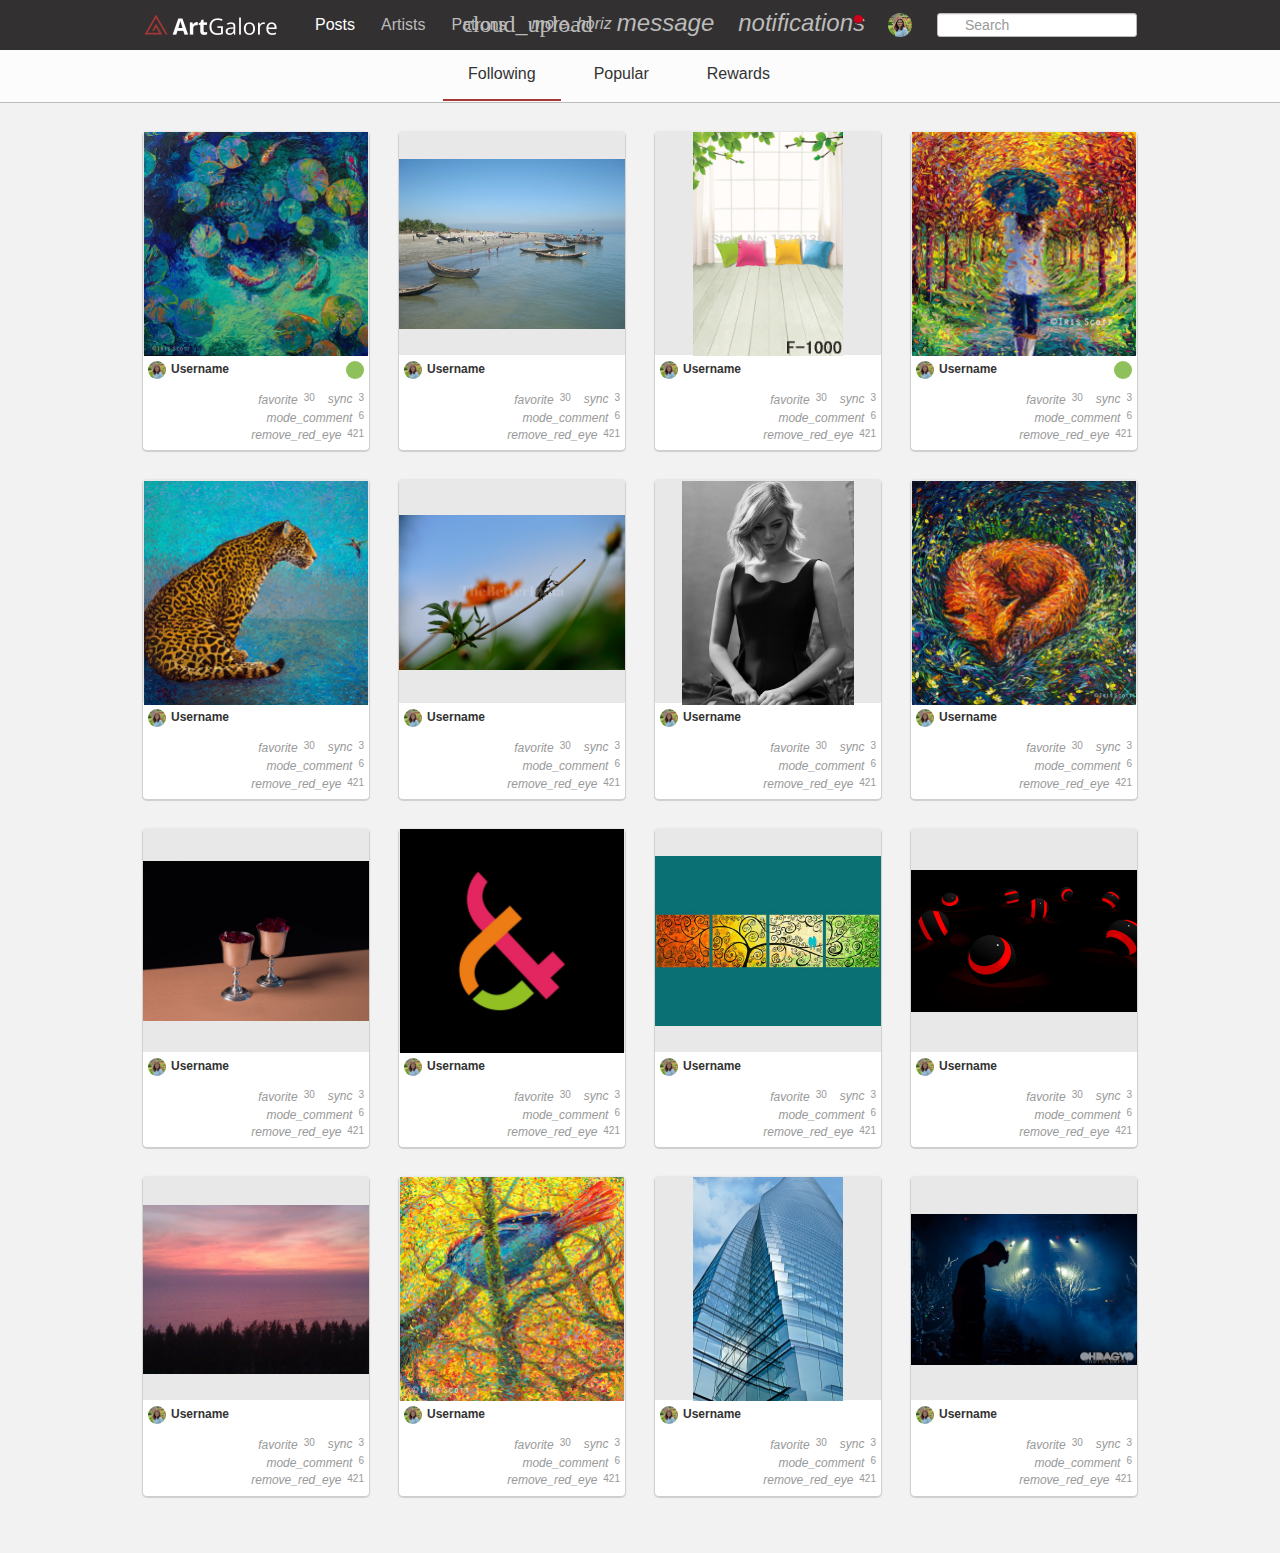
==== commit 09578635: "change user icon" ====
--- a/index.html
+++ b/index.html
@@ -225,9 +225,9 @@
                           </a>
                           <a href="#" class="photograph-artist-link">
                               <div class="photograph-artist clearfix">
-                                  <img src="./art_files/notification-sayyedul@2x.jpg" alt="Artist of the Photograph" class="pull-left">
-                                  <p class="pull-left">Username</p>
-                                  <span class="icon-action-photo icon-repost pull-right" data-toggle="tooltip" data-placement="top" title="" data-html="true" data-original-title="&lt;img src=&#39;images/sayyedul@2x.jpg&#39; alt=&#39;Person who Retweet&#39; /&gt;&lt;div class=&#39;retweet-person&#39;&gt;&lt;p&gt;Asami Yamamoto&lt;/p&gt;&lt;p&gt;reposted this.&lt;/p&gt;&lt;/div&gt;">
+                                  <img src="./art_files/notification-shareen@2x.jpg" alt="Artist of the Photograph" class="pull-left">
+                                  <p class="pull-left">Username</p>
+                                  <span class="icon-action-photo icon-repost pull-right" data-toggle="tooltip" data-placement="top" title="" data-html="true" data-original-title="&lt;img src=&#39;images/shareen@2x.jpg&#39; alt=&#39;Person who Retweet&#39; /&gt;&lt;div class=&#39;retweet-person&#39;&gt;&lt;p&gt;Asami Yamamoto&lt;/p&gt;&lt;p&gt;reposted this.&lt;/p&gt;&lt;/div&gt;">
                                 </span>
                               </div>
                           </a>
@@ -256,7 +256,7 @@
                           </a>
                           <a href="#" class="photograph-artist-link">
                               <div class="photograph-artist clearfix">
-                                  <img src="./art_files/notification-sayyedul@2x.jpg" alt="Artist of the Photograph" class="pull-left">
+                                  <img src="./art_files/notification-shareen@2x.jpg" alt="Artist of the Photograph" class="pull-left">
                                   <p class="pull-left">Username</p>
                               </div>
                           </a>
@@ -285,7 +285,7 @@
                           </a>
                           <a href="#" class="photograph-artist-link">
                               <div class="photograph-artist clearfix">
-                                  <img src="./art_files/notification-sayyedul@2x.jpg" alt="Artist of the Photograph" class="pull-left">
+                                  <img src="./art_files/notification-shareen@2x.jpg" alt="Artist of the Photograph" class="pull-left">
                                   <p class="pull-left">Username</p>
                               </div>
                           </a>
@@ -314,9 +314,9 @@
                           </a>
                           <a href="#" class="photograph-artist-link">
                               <div class="photograph-artist clearfix">
-                                  <img src="./art_files/notification-sayyedul@2x.jpg" alt="Artist of the Photograph" class="pull-left">
-                                  <p class="pull-left">Username</p>
-                                  <span class="icon-action-photo icon-repost pull-right" data-toggle="tooltip" data-placement="top" title="" data-html="true" data-original-title="&lt;img src=&#39;images/sayyedul@2x.jpg&#39; alt=&#39;Person who Retweet&#39; /&gt;&lt;div class=&#39;retweet-person&#39;&gt;&lt;p&gt;Asami Yamamoto&lt;/p&gt;&lt;p&gt;reposted this.&lt;/p&gt;&lt;/div&gt;">
+                                  <img src="./art_files/notification-shareen@2x.jpg" alt="Artist of the Photograph" class="pull-left">
+                                  <p class="pull-left">Username</p>
+                                  <span class="icon-action-photo icon-repost pull-right" data-toggle="tooltip" data-placement="top" title="" data-html="true" data-original-title="&lt;img src=&#39;images/shareen@2x.jpg&#39; alt=&#39;Person who Retweet&#39; /&gt;&lt;div class=&#39;retweet-person&#39;&gt;&lt;p&gt;Asami Yamamoto&lt;/p&gt;&lt;p&gt;reposted this.&lt;/p&gt;&lt;/div&gt;">
                                 </span>
                               </div>
                           </a>
@@ -345,7 +345,7 @@
                           </a>
                           <a href="#" class="photograph-artist-link">
                               <div class="photograph-artist clearfix">
-                                  <img src="./art_files/notification-sayyedul@2x.jpg" alt="Artist of the Photograph" class="pull-left">
+                                  <img src="./art_files/notification-shareen@2x.jpg" alt="Artist of the Photograph" class="pull-left">
                                   <p class="pull-left">Username</p>
                               </div>
                           </a>
@@ -374,7 +374,7 @@
                           </a>
                           <a href="#" class="photograph-artist-link">
                               <div class="photograph-artist clearfix">
-                                  <img src="./art_files/notification-sayyedul@2x.jpg" alt="Artist of the Photograph" class="pull-left">
+                                  <img src="./art_files/notification-shareen@2x.jpg" alt="Artist of the Photograph" class="pull-left">
                                   <p class="pull-left">Username</p>
                               </div>
                           </a>
@@ -403,7 +403,7 @@
                           </a>
                           <a href="#" class="photograph-artist-link">
                               <div class="photograph-artist clearfix">
-                                  <img src="./art_files/notification-sayyedul@2x.jpg" alt="Artist of the Photograph" class="pull-left">
+                                  <img src="./art_files/notification-shareen@2x.jpg" alt="Artist of the Photograph" class="pull-left">
                                   <p class="pull-left">Username</p>
                               </div>
                           </a>
@@ -432,7 +432,7 @@
                           </a>
                           <a href="#" class="photograph-artist-link">
                               <div class="photograph-artist clearfix">
-                                  <img src="./art_files/notification-sayyedul@2x.jpg" alt="Artist of the Photograph" class="pull-left">
+                                  <img src="./art_files/notification-shareen@2x.jpg" alt="Artist of the Photograph" class="pull-left">
                                   <p class="pull-left">Username</p>
                               </div>
                           </a>
@@ -461,7 +461,7 @@
                           </a>
                           <a href="#" class="photograph-artist-link">
                               <div class="photograph-artist clearfix">
-                                  <img src="./art_files/notification-sayyedul@2x.jpg" alt="Artist of the Photograph" class="pull-left">
+                                  <img src="./art_files/notification-shareen@2x.jpg" alt="Artist of the Photograph" class="pull-left">
                                   <p class="pull-left">Username</p>
                               </div>
                           </a>
@@ -490,7 +490,7 @@
                           </a>
                           <a href="#" class="photograph-artist-link">
                               <div class="photograph-artist clearfix">
-                                  <img src="./art_files/notification-sayyedul@2x.jpg" alt="Artist of the Photograph" class="pull-left">
+                                  <img src="./art_files/notification-shareen@2x.jpg" alt="Artist of the Photograph" class="pull-left">
                                   <p class="pull-left">Username</p>
                               </div>
                           </a>
@@ -519,7 +519,7 @@
                           </a>
                           <a href="https://www.artist-guild.com/static_content/artist-home.html" class="photograph-artist-link">
                               <div class="photograph-artist clearfix">
-                                  <img src="./art_files/notification-sayyedul@2x.jpg" alt="Artist of the Photograph" class="pull-left">
+                                  <img src="./art_files/notification-shareen@2x.jpg" alt="Artist of the Photograph" class="pull-left">
                                   <p class="pull-left">Username</p>
                               </div>
                           </a>
@@ -548,7 +548,7 @@
                           </a>
                           <a href="https://www.artist-guild.com/static_content/artist-home.html" class="photograph-artist-link">
                               <div class="photograph-artist clearfix">
-                                  <img src="./art_files/notification-sayyedul@2x.jpg" alt="Artist of the Photograph" class="pull-left">
+                                  <img src="./art_files/notification-shareen@2x.jpg" alt="Artist of the Photograph" class="pull-left">
                                   <p class="pull-left">Username</p>
                               </div>
                           </a>
@@ -577,7 +577,7 @@
                           </a>
                           <a href="https://www.artist-guild.com/static_content/artist-home.html" class="photograph-artist-link">
                               <div class="photograph-artist clearfix">
-                                  <img src="./art_files/notification-sayyedul@2x.jpg" alt="Artist of the Photograph" class="pull-left">
+                                  <img src="./art_files/notification-shareen@2x.jpg" alt="Artist of the Photograph" class="pull-left">
                                   <p class="pull-left">Username</p>
                               </div>
                           </a>
@@ -606,7 +606,7 @@
                           </a>
                           <a href="https://www.artist-guild.com/static_content/artist-home.html" class="photograph-artist-link">
                               <div class="photograph-artist clearfix">
-                                  <img src="./art_files/notification-sayyedul@2x.jpg" alt="Artist of the Photograph" class="pull-left">
+                                  <img src="./art_files/notification-shareen@2x.jpg" alt="Artist of the Photograph" class="pull-left">
                                   <p class="pull-left">Username</p>
                               </div>
                           </a>
@@ -635,7 +635,7 @@
                           </a>
                           <a href="https://www.artist-guild.com/static_content/artist-home.html" class="photograph-artist-link">
                               <div class="photograph-artist clearfix">
-                                  <img src="./art_files/notification-sayyedul@2x.jpg" alt="Artist of the Photograph" class="pull-left">
+                                  <img src="./art_files/notification-shareen@2x.jpg" alt="Artist of the Photograph" class="pull-left">
                                   <p class="pull-left">Username</p>
                               </div>
                           </a>
@@ -664,7 +664,7 @@
                           </a>
                           <a href="https://www.artist-guild.com/static_content/artist-home.html" class="photograph-artist-link">
                               <div class="photograph-artist clearfix">
-                                  <img src="./art_files/notification-sayyedul@2x.jpg" alt="Artist of the Photograph" class="pull-left">
+                                  <img src="./art_files/notification-shareen@2x.jpg" alt="Artist of the Photograph" class="pull-left">
                                   <p class="pull-left">Username</p>
                               </div>
                           </a>
